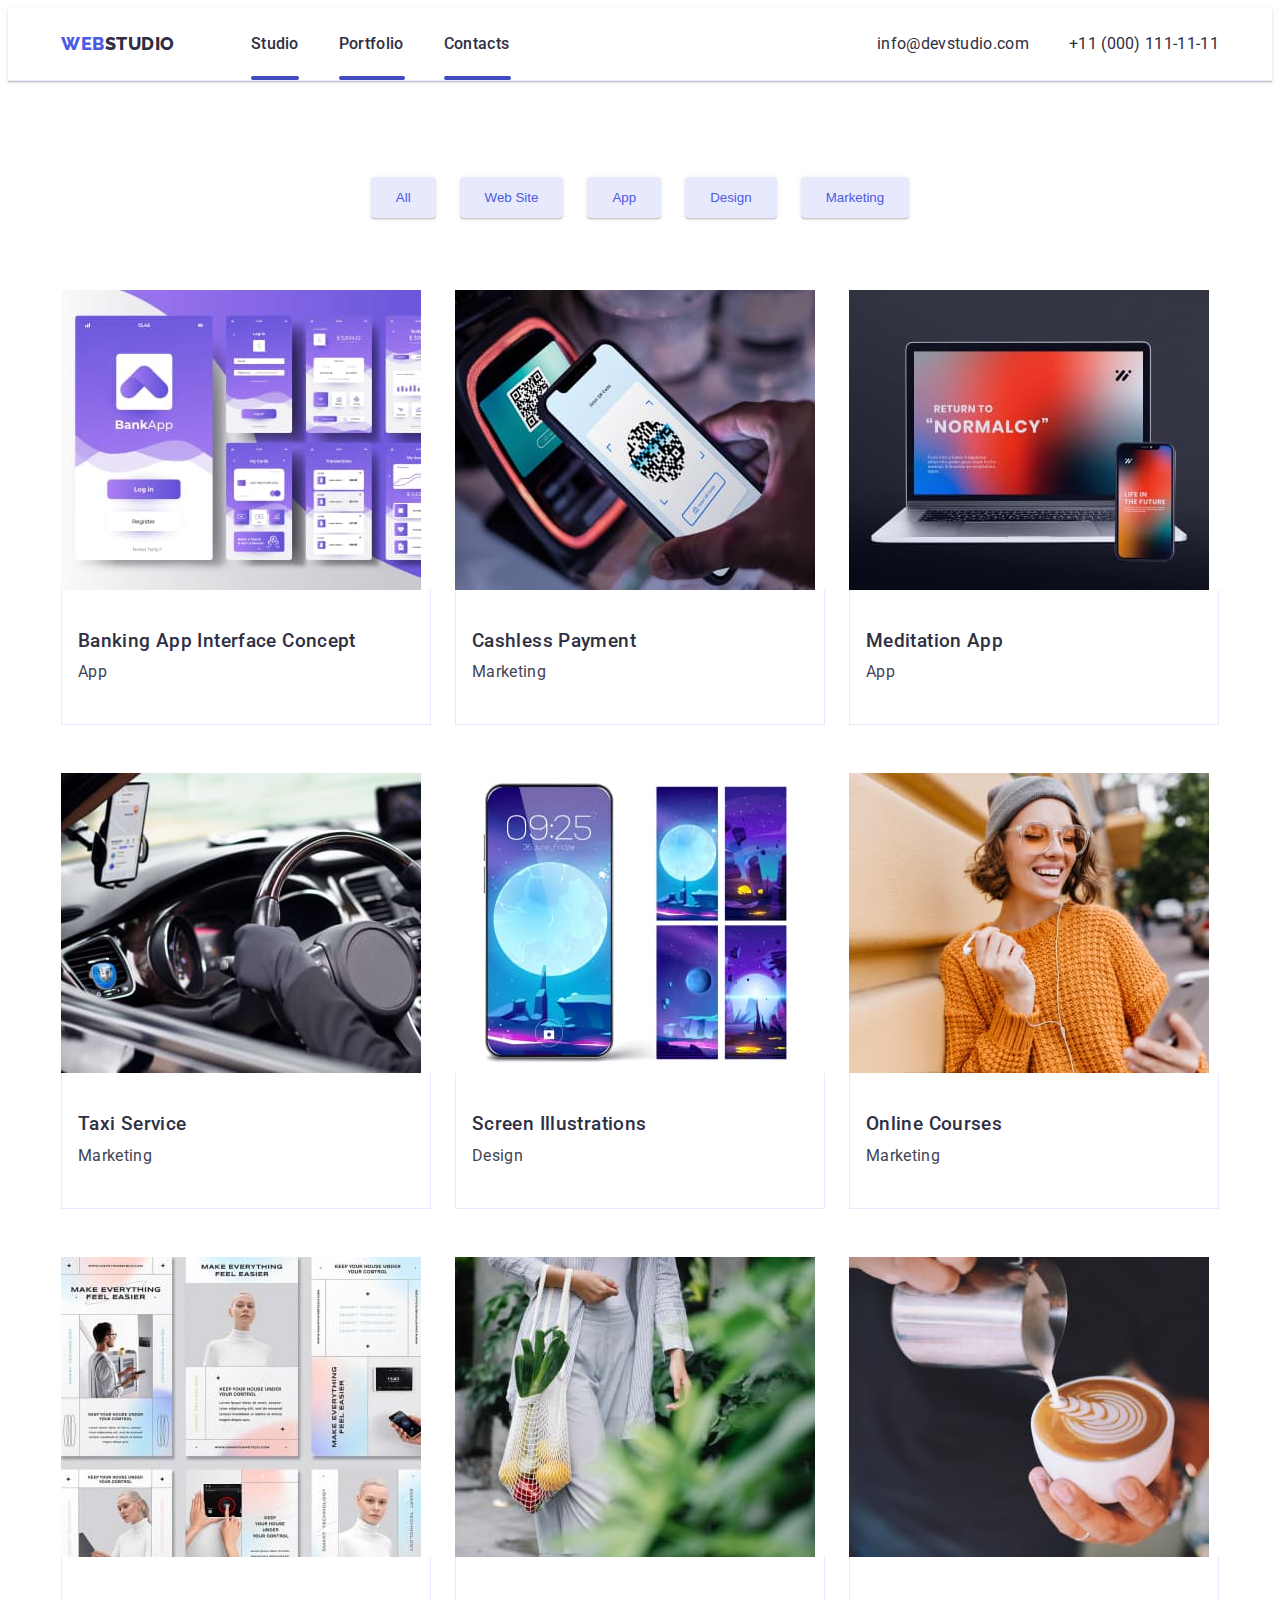
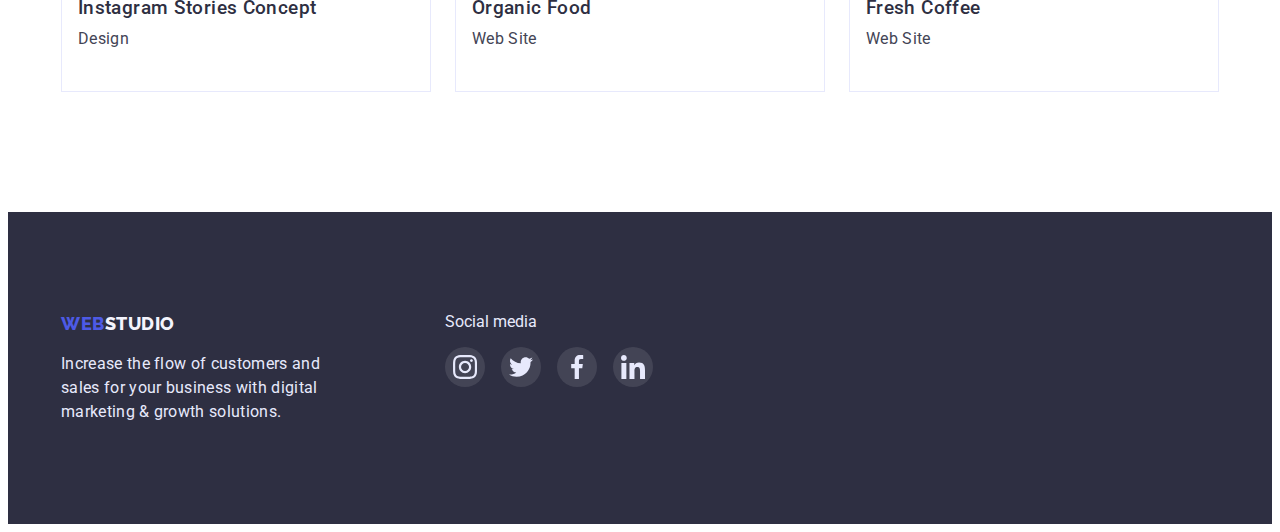
==== portfolio.html @ 5b99f5ac "Initial commit" ====
<!DOCTYPE html>
<html lang="en">
  <head>
    <meta charset="UTF-8" />
    <meta http-equiv="X-UA-Compatible" content="IE=edge" />
    <meta name="viewport" content="width=device-width, initial-scale=1.0" />
    <title>Portfolio</title>

    <link rel="preconnect" href="https://fonts.googleapis.com" />
    <link rel="preconnect" href="https://fonts.gstatic.com" crossorigin />
    <link
      href="https://fonts.googleapis.com/css2?family=Raleway:wght@800&family=Roboto:wght@400;500;700;900&display=swap"
      rel="stylesheet"
    />

    <link
      rel="stylesheet"
      href="https://cdnjs.cloudflare.com/ajax/libs/modern-normalize/1.1.0/modern-normalize.min.css"
      integrity="sha512-wpPYUAdjBVSE4KJnH1VR1HeZfpl1ub8YT/NKx4PuQ5NmX2tKuGu6U/JRp5y+Y8XG2tV+wKQpNHVUX03MfMFn9Q=="
      crossorigin="anonymous"
      referrerpolicy="no-referrer"
    />

    <link rel="stylesheet" href="./css/styles.css" />
  </head>
  <body>
    <!-- Шапка -->

    <header class="header">
      <div class="container">
<div class="container-header">
        <nav class="nav">
          <a class="logo-black" href="./index.html">Web<span>Studio</span></a>
          <ul class="nav-header">
            <li class="item studio-before"><a class="nav-link" href="./index.html">Studio</a></li>
            <li class="item portfolio-before">
              <a class="nav-link" href="./portfolio.html">Portfolio</a>
            </li>
            <li class="item contacts-before"><a class="nav-link" href="#">Contacts</a></li>
          </ul>
        </nav>

        <address class="adress-container">
          <ul class="adress-link-header">
            <li class="item">
              <a class="adress-link" href="mailto:info@devstudio.com"
                >info@devstudio.com</a
              >
            </li>
            <li class="item">
              <a class="adress-link" href="tel:+110001111111"
                >+11 (000) 111-11-11</a
              >
            </li>
          </ul>
        </address>
      </div>
    </header>

    <main>
      <!-- Верхний блок с кнопками -->

      <section class="portfolio-menu">
        <div class="container">
          <h1 style="display: none">Portfolio</h1>
  <ul class="head-flex">
          <li>
            <button class="head-button" type="button">All</button>
          </li>
          <li>
            <button class="head-button" type="button">Web Site</button>
          </li>
          <li>
            <button class="head-button" type="button">App</button>
          </li>
          <li>
            <button class="head-button" type="button">Design</button>
          </li>
          <li>
            <button class="head-button" type="button">Marketing</button>
          </li>
        </ul>

        <!-- Блок с фотографиями -->

        <ul class="gallery">
          <li>
            <a class="gallery-cards" href="#">
              <img
                src="./images/portfolio/portfolio1.jpg"
                alt="Banking App"
                width="360"
              />
              <div class="gallery-photo">
                <h3 class="project-title">Banking App Interface Concept</h3>
                <p class="project-text">App</p>
              </div>
            </a>
          </li>

          <li>
            <a  class="gallery-cards" href="#">
              <img
                src="./images/portfolio/portfolio2.jpg"
                alt="Payment"
                width="360"
              />
              <div class="gallery-photo">
                <h3 class="project-title">Cashless Payment</h3>
                <p class="project-text">Marketing</p>
              </div>
            </a>
          </li>

          <li>
            <a  class="gallery-cards" href="#">
              <img
                src="./images/portfolio/portfolio3.jpg"
                alt="Meditation"
                width="360"
              />
              <div class="gallery-photo">
                <h3 class="project-title">Meditation App</h3>
                <p class="project-text">App</p>
              </div>
            </a>
          </li>

          <li>
            <a  class="gallery-cards" href="#">
              <img
                src="./images/portfolio/portfolio4.jpg"
                alt="Service"
                width="360"
              />
              <div class="gallery-photo">
                <h3 class="project-title">Taxi Service</h3>
                <p class="project-text">Marketing</p>
              </div>
            </a>
          </li>

          <li>
            <a  class="gallery-cards" href="#">
              <img
                src="./images/portfolio/portfolio5.jpg"
                alt="Screen"
                width="360"
              />
              <div class="gallery-photo">
                <h3 class="project-title">Screen Illustrations</h3>
                <p class="project-text">Design</p>
              </div>
            </a>
          </li>

          <li>
            <a  class="gallery-cards" href="#">
              <img
                src="./images/portfolio/portfolio6.jpg"
                alt="Online Courses"
                width="360"
              />
              <div class="gallery-photo">
                <h3 class="project-title">Online Courses</h3>
                <p class="project-text">Marketing</p>
              </div>
            </a>
          </li>

          <li>
            <a  class="gallery-cards" href="#">
              <img
                src="./images/portfolio/portfolio7.jpg"
                alt="Stories Concept"
                width="360"
              />
              <div class="gallery-photo">
                <h3 class="project-title">Instagram Stories Concept</h3>
                <p class="project-text">Design</p>
              </div>
            </a>
          </li>

          <li>
            <a  class="gallery-cards" href="#">
              <img
                src="./images/portfolio/portfolio8.jpg"
                alt="Organic Food"
                width="360"
              />
              <div class="gallery-photo">
                <h3 class="project-title">Organic Food</h3>
                <p class="project-text">Web Site</p>
              </div>
            </a>
          </li>

          <li>
            <a  class="gallery-cards" href="#">
              <img
                src="./images/portfolio/portfolio9.jpg"
                alt="Coffee"
                width="360"
              />
              <div class="gallery-photo">
                <h3 class="project-title">Fresh Coffee</h3>
                <p class="project-text">Web Site</p>
              </div>
            </a>
          </li>
        </ul>
        </div>
      
      </section>
    </main>

    <!-- Footer -->
        <footer class="footer">
      <div class="container footer">
        <div>
          <a class="logo-white" href="./index.html">Web<span>Studio</span></a>
        <p class="footer-text">
          Increase the flow of customers and sales for your business with
          digital marketing & growth solutions.
        </p>
        </div>
        <div>
        <p>Social media</p>
        <ul class="footer-social">
          <li class="socials-item">
                  <a class="footer-link-svg" href="#">
                    <svg class="footer-icon">
                      <use href="./images/svg/icons.svg#icon-instagram"></use>
                    </svg>
                  </a>
                </li>

                <li class="socials-item">
                  <a class="footer-link-svg" href="#">
                    <svg class="footer-icon">
                      <use href="./images/svg/icons.svg#icon-twitter"></use>
                    </svg>
                  </a>
                </li>

                <li class="socials-item">
                  <a class="footer-link-svg" href="#">
                    <svg class="footer-icon">
                      <use href="./images/svg/icons.svg#icon-facebook"></use>
                    </svg>
                  </a>
                </li>

                <li class="socials-item">
                  <a class="footer-link-svg" href="#">
                    <svg class="footer-icon">
                      <use href="./images/svg/icons.svg#icon-linkedin"></use>
                    </svg>
                  </a>
                </li>
        </ul>
      </div>
      </div>
      
    </footer>
      </div>
      
  </body>
</html>
---- css/styles.css ----
:root {
  --color-brand: #4d5ae5;
  --color-primary: #fff;
  --color-secondary: #2e2f42;
  --color-button: #e7e9fc;
  --color-title-h2: #2e2f42;
  --color-future-text: #434455;
  --color-future-title: #2e2f42;
}

body {
  font-family: "roboto", "tahoma", "verdana", sans-serif;
  color: var(--color-secondary);
  background-color: var(--color-primary);
  font-size: 16px;
}

h1,
h2,
h3,
h4,
h5,
h6,
p,
ul {
  margin: 0;
}

ul {
  list-style: none;
  padding: 0;
}

img {
  display: block;
  object-fit: cover;
}

a {
  text-decoration: none;
}

/* Логотип */
.logo-black {
  font-family: "Raleway";
  font-weight: 800;
  font-size: 18px;
  line-height: 1.33;
  letter-spacing: 0.03em;
  text-transform: uppercase;
  color: var(--color-brand);
}

.studio-before::after {
  display: block;
  content: "";
  width: 48px;
  height: 4px;
  background-color: #404bbf;
  border-radius: 2px;

  position: absolute;
  bottom: -24px;
}

.portfolio-before::after {
  display: block;
  content: "";
  width: 66px;
  height: 4px;
  background-color: #404bbf;
  border-radius: 2px;

  position: absolute;
  bottom: -24px;
}

.contacts-before::after {
  display: block;
  content: "";
  width: 67px;
  height: 4px;
  background-color: #404bbf;
  border-radius: 2px;

  position: absolute;
  bottom: -24px;
}

.item.studio-before,
.portfolio-before,
.contacts-before {
  position: relative;
}

.logo-white {
  font-family: "Raleway";
  font-weight: 800;
  font-size: 18px;
  line-height: 1.33;
  letter-spacing: 0.03em;
  text-transform: uppercase;
  color: var(--color-brand);
  margin-bottom: 16px;
  display: block;
}

.logo-black span {
  color: var(--color-secondary);
}

.logo-white span {
  color: #f4f4fd;
}

/* header */

.nav {
  display: flex;
}

.adress-link-header {
  display: flex;
  margin-left: auto;
  padding: 0;
}

.adress-link-header .item + .item {
  margin-left: 40px;
}

.adress-link-header .item {
  margin-left: auto;
}

.adress-container {
  margin-left: auto;
}

.container-header {
  display: flex;
  align-items: center;
}

.nav-link {
  color: var(--color-secondary);
  font-weight: 500;
  line-height: 1.5;
  letter-spacing: 0.02em;
  padding-top: 24px;
  padding-bottom: 24px;
}

.nav-header {
  display: flex;
  margin-left: 76px;
  gap: 40px;

  padding: 0px;
}

.adress-link {
  color: var(--color-secondary);
  font-style: normal;
  line-height: 1.5;
  letter-spacing: 0.02em;
}

.nav-link:hover {
  color: var(--color-brand);
}
.nav-link:focus {
  color: var(--color-secondary);
}

.adress-link:hover {
  color: var(--color-brand);
}

/* Header home */
.hero {
  background-image: linear-gradient(
      rgba(46, 47, 66, 0.7),
      rgba(46, 47, 66, 0.7)
    ),
    url(../images/people-office.jpg);
  background-repeat: no-repeat;
  background-position: center;
  background-size: cover;

  padding-top: 188px;
  padding-bottom: 188px;
  text-align: center;

  max-width: 1440px;
  margin: 0 auto;
}

.hero-title {
  font-size: 56px;
  line-height: 1.07;
  text-align: center;
  letter-spacing: 0.02em;
  color: var(--color-primary);
  width: 500px;
  margin-left: auto;
  margin-right: auto;
}

/* Button */

.head-button-home {
  background-color: var(--color-brand);
  color: var(--color-primary);
  border-radius: 4px;

  margin-top: 48px;

  padding: 16px 32px;

  width: 169px;
  height: 56px;

  border: none;
  cursor: pointer;
}

.head-button-home:hover {
  background-color: #404bbf;
  
}

.head-button {
  background-color: var(--color-button);
  color: var(--color-brand);
  border: 1px solid var(--color-button);
  border-radius: 4px;
  padding: 12px 24px;
  box-shadow: 0px 1px 6px rgba(46 47 66 / 8%), 0px 1px 1px rgba(46 47 66 / 16%), 0px 2px 1px rgba(46 47 66 / 8%);
}

.head-flex {
  display: flex;
  gap: 24px;
  justify-content: center;
  margin-bottom: 72px;
}

.head-button:hover, .head-button:focus {
  background-color: var(--color-brand);
  color: var(--color-primary);
  box-shadow: 0px 3px 1px rgba(0, 0, 0, 0.1), 0px 2px 1px rgba(0, 0, 0, 0.08),
    0px 2px 2px rgba(0, 0, 0, 0.12);
  border-radius: 4px;
  cursor: pointer;
}

/* FUTURES */
.futures-info {
  display: flex;
  gap: 24px;
}

.futures {
  padding-top: 120px;
}

.futures-bg {
  width: 264px;
  height: 112px;
  background-color: #f4f4fd;
  border-radius: 4px;
  fill: #2e2f42;

  display: flex;
  justify-content: center;
  align-items: center;
}

.futures-icon {
  width: 64px;
  height: 64px;
}

.futures-list {
  width: 264px;
  
}

.visually-hidden {
  display: none;
}

/* WORKS */
.works {
  padding-top: 120px;
  padding-bottom: 120px;
}

.works-photo {
  display: flex;
  justify-content: center;
  gap: 24px;
}

/* TEAM */
.our-team {
  background-color: #f4f4fd;
  padding-top: 120px;
  padding-bottom: 120px;
}
.team {
  display: flex;
  gap: 24px;
}

.footer-text {
  color: #e7e9fc;
  line-height: 1.5;
  letter-spacing: 0.02em;
  width: 264px;

  display: block;
  
}

.futures-title,
.project-title {
  font-weight: 500;
  line-height: 1.2;
  letter-spacing: 0.02em;
  color: var(--color-future-title);

  margin-top: 8px;
}


.futures-info .futures-text {
  width: 264px;
}

.futures-text,
.project-text {
  line-height: 1.5;
  letter-spacing: 0.02em;
  color: var(--color-future-text);
  margin-top: 8px;
  margin-bottom: 8px;
}

.section-title {
  font-size: 36px;
  line-height: 1.11;
  text-align: center;
  letter-spacing: 0.02em;
  text-transform: capitalize;
  color: var(--color-title-h2);
  margin-bottom: 72px;
}

/* FOOTER */
.footer {
  background-color: var(--color-secondary);
  color: var(--color-button);
  padding-top: 100px;
  padding-bottom: 100px;
}

/* TEAM */
.team-cards {
  background-color: var(--color-primary);
  box-shadow: #2e2f42;
  box-shadow: 0px 1px 6px rgba(46, 47, 66, 0.08),
    0px 1px 1px rgba(46, 47, 66, 0.16), 0px 2px 1px rgba(46, 47, 66, 0.08);
  border-radius: 0px 0px 4px 4px;
}

.team-name {
  text-align: center;
  padding: 32px 0;
  
}

/* GALLERY */
.gallery {
  display: flex;
  flex-wrap: wrap;
  gap: 48px 24px;
}

.gallery-photo {
  padding-top: 32px;
  padding-bottom: 32px;
  padding-left: 16px;

  border-left: 1px solid #e7e9fc;
  border-right: 1px solid #e7e9fc;
  border-bottom: 1px solid #e7e9fc;
}

.gallery-cards:hover {
  display: block;
box-shadow: 0px 1px 6px rgba(46 47 66 / 8%), 0px 1px 1px rgba(46 47 66 / 16%), 0px 2px 1px rgba(46 47 66 / 8%);
}


.gallery li {
  flex-basis: calc((100% - 48px) / 3);
}

.header {
  border-bottom: 1px solid #e7e9fc;
  padding: 24px 0;
  box-shadow: 0px 1px 6px rgba(46 47 66 / 8%), 0px 1px 1px rgba(46 47 66 / 16%), 0px 2px 1px rgba(46 47 66 / 8%);
}

.container {
  width: 1158px;
  margin-left: auto;
  margin-right: auto;
  padding: 0 15px;
}

.portfolio-menu {
  padding-top: 96px;
  padding-bottom: 120px;
}

/* Socials */
.socials-list {
  display: flex;
  justify-content: center;
  gap: 24px;
  
}

.socials-item {
  width: 40px;
  height: 40px;
}

.socials-link {
  display: flex;
  align-items: center;
  justify-content: center;
  width: 100%;
  height: 100%;
  fill: var(--color-button);
  background-color: #4d5ae5;
  border-radius: 50%;
}

.socials-link:hover:focus {
  fill: var(--color-button);
  background-color: #404bbf;
}


.socials-icon {
  width: 16px;
  height: 16px;
}

/* Customers */
.customers-logo {
  display: flex;
  justify-content: center;
  gap: 24px;
  
}

.customers-icon {
  width: 104px;
  height: 56px;
  
}

.customers-item {
  width: 168px;

}

.customers-link {
  display: flex;
  align-items: center;
  justify-content: center;
  border: 1px solid #8e8f99;
  border-radius: 4px;

  height: 88px;
  border-color: #8e8f99;
  fill: #8e8f99;
}

.customers-link:hover, .customers-link:focus {
  fill: #404bbf;
}

.customers-link:hover, .customers-link:focus {
  border-color: #404bbf;
  cursor: pointer;
}

.customers {
  padding-top: 120px;
  padding-bottom: 120px;
}

/* Footer */
.footer-icon {
  width: 24px;
  height: 24px;
}

.footer-link-svg {
  display: flex;
  align-items: center;
  justify-content: center;
  width: 100%;
  height: 100%;
  fill: var(--color-button);
  background-color: rgba(255, 255, 255, 0.1);
  border-radius: 50%;
}

.footer-link-svg:hover, .footer-link-svg:focus {
  fill: var(--color-button);
  background-color: #31d0aa;
}

.footer-social {
  display: flex;
  gap: 16px;
  margin-top: 16px;
}

.container.footer {
  display: flex;
  gap: 120px;
}
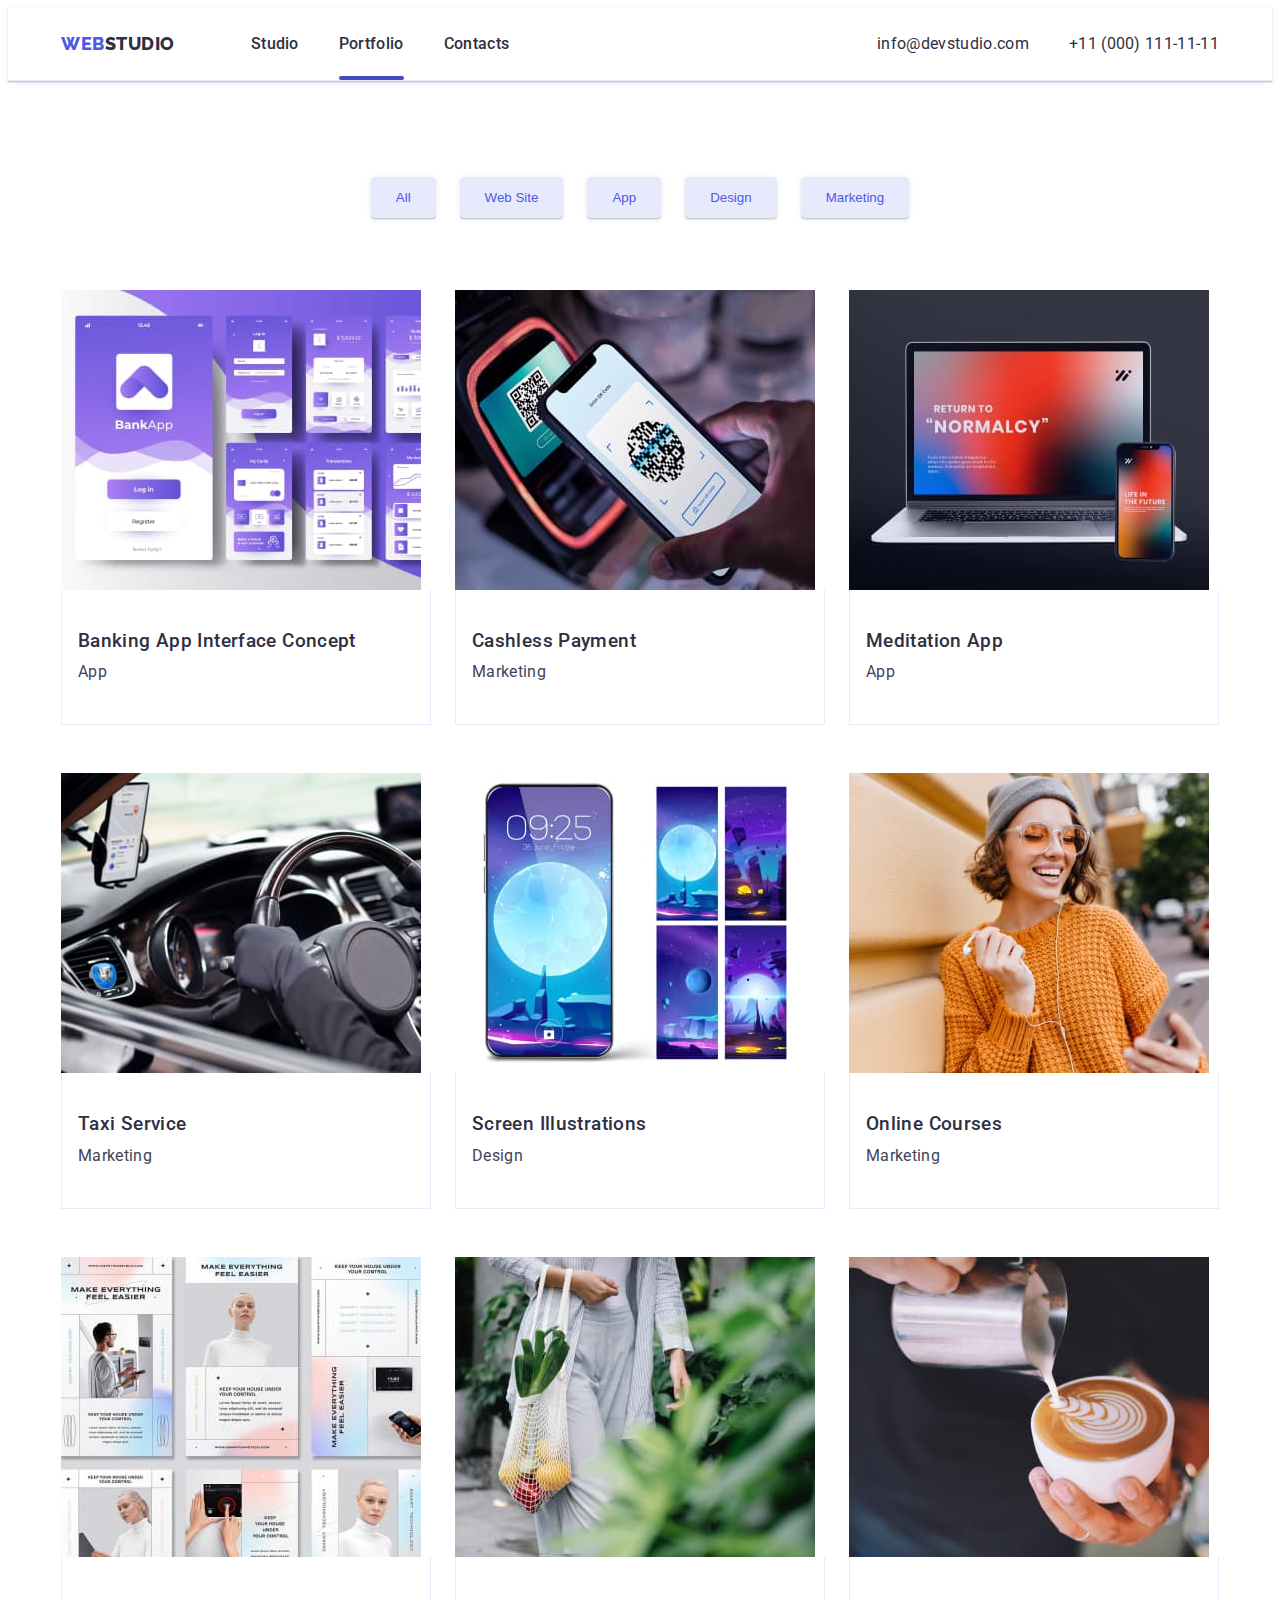
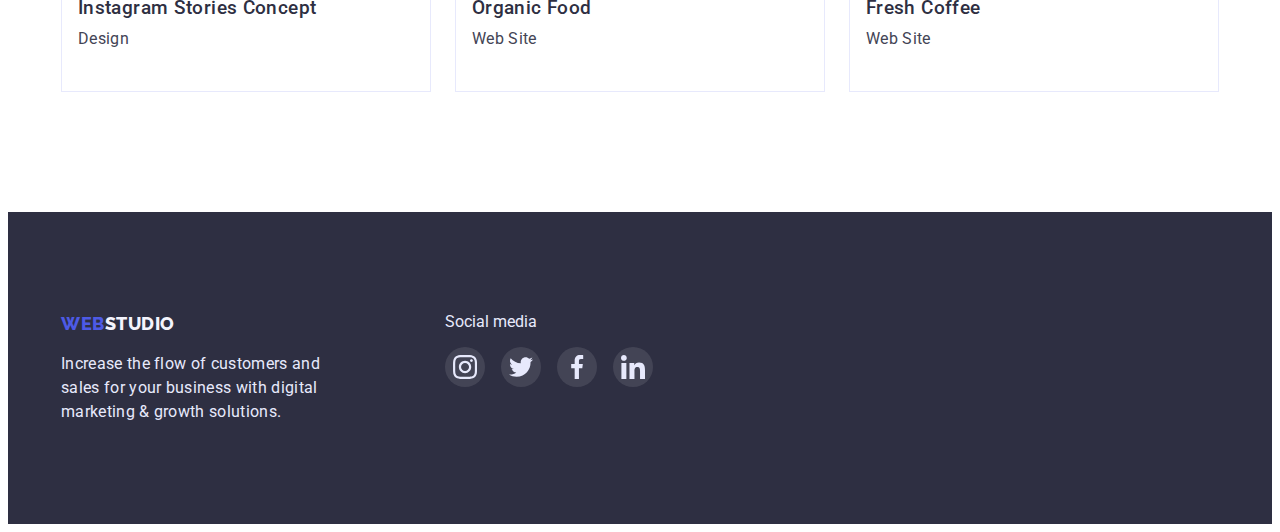
==== commit a35a0ef5: "home work 5" ====
--- a/portfolio.html
+++ b/portfolio.html
@@ -33,7 +33,7 @@
           <a class="logo-black" href="./index.html">Web<span>Studio</span></a>
           <ul class="nav-header">
             <li class="item studio-before"><a class="nav-link" href="./index.html">Studio</a></li>
-            <li class="item portfolio-before">
+            <li class="item portfolio-before active">
               <a class="nav-link" href="./portfolio.html">Portfolio</a>
             </li>
             <li class="item contacts-before"><a class="nav-link" href="#">Contacts</a></li>
@@ -86,11 +86,16 @@
         <ul class="gallery">
           <li>
             <a class="gallery-cards" href="#">
-              <img
+              <div class="team-list-img-wrapper">
+                <img
                 src="./images/portfolio/portfolio1.jpg"
                 alt="Banking App"
                 width="360"
               />
+               <p class="overlay">
+                14 Stylish and User-Friendly App Design Concepts · Task Manager App · Calorie Tracker App · Exotic Fruit Ecommerce App · Cloud Storage App
+              </p>
+              </div>
               <div class="gallery-photo">
                 <h3 class="project-title">Banking App Interface Concept</h3>
                 <p class="project-text">App</p>
@@ -99,12 +104,17 @@
           </li>
 
           <li>
-            <a  class="gallery-cards" href="#">
-              <img
+            <a class="gallery-cards" href="#">
+              <div class="team-list-img-wrapper">
+                <img
                 src="./images/portfolio/portfolio2.jpg"
                 alt="Payment"
                 width="360"
               />
+              <p class="overlay">
+                14 Stylish and User-Friendly App Design Concepts · Task Manager App · Calorie Tracker App · Exotic Fruit Ecommerce App · Cloud Storage App
+              </p>
+              </div>
               <div class="gallery-photo">
                 <h3 class="project-title">Cashless Payment</h3>
                 <p class="project-text">Marketing</p>
@@ -113,12 +123,17 @@
           </li>
 
           <li>
-            <a  class="gallery-cards" href="#">
-              <img
+            <a class="gallery-cards" href="#">
+              <div class="team-list-img-wrapper">
+                <img
                 src="./images/portfolio/portfolio3.jpg"
                 alt="Meditation"
                 width="360"
               />
+               <p class="overlay">
+                14 Stylish and User-Friendly App Design Concepts · Task Manager App · Calorie Tracker App · Exotic Fruit Ecommerce App · Cloud Storage App
+              </p>
+              </div>
               <div class="gallery-photo">
                 <h3 class="project-title">Meditation App</h3>
                 <p class="project-text">App</p>
@@ -127,12 +142,17 @@
           </li>
 
           <li>
-            <a  class="gallery-cards" href="#">
-              <img
+            <a class="gallery-cards" href="#">
+              <div class="team-list-img-wrapper">
+                 <img
                 src="./images/portfolio/portfolio4.jpg"
                 alt="Service"
                 width="360"
               />
+               <p class="overlay">
+                14 Stylish and User-Friendly App Design Concepts · Task Manager App · Calorie Tracker App · Exotic Fruit Ecommerce App · Cloud Storage App
+              </p>
+              </div>
               <div class="gallery-photo">
                 <h3 class="project-title">Taxi Service</h3>
                 <p class="project-text">Marketing</p>
@@ -141,12 +161,17 @@
           </li>
 
           <li>
-            <a  class="gallery-cards" href="#">
-              <img
+            <a class="gallery-cards" href="#">
+              <div class="team-list-img-wrapper">
+                <img
                 src="./images/portfolio/portfolio5.jpg"
                 alt="Screen"
                 width="360"
               />
+               <p class="overlay">
+                14 Stylish and User-Friendly App Design Concepts · Task Manager App · Calorie Tracker App · Exotic Fruit Ecommerce App · Cloud Storage App
+              </p>
+              </div>
               <div class="gallery-photo">
                 <h3 class="project-title">Screen Illustrations</h3>
                 <p class="project-text">Design</p>
@@ -155,12 +180,17 @@
           </li>
 
           <li>
-            <a  class="gallery-cards" href="#">
-              <img
+            <a class="gallery-cards" href="#">
+              <div class="team-list-img-wrapper">
+                <img
                 src="./images/portfolio/portfolio6.jpg"
                 alt="Online Courses"
                 width="360"
               />
+               <p class="overlay">
+                14 Stylish and User-Friendly App Design Concepts · Task Manager App · Calorie Tracker App · Exotic Fruit Ecommerce App · Cloud Storage App
+              </p>
+              </div>
               <div class="gallery-photo">
                 <h3 class="project-title">Online Courses</h3>
                 <p class="project-text">Marketing</p>
@@ -169,12 +199,17 @@
           </li>
 
           <li>
-            <a  class="gallery-cards" href="#">
-              <img
+            <a class="gallery-cards" href="#">
+              <div class="team-list-img-wrapper">
+                <img
                 src="./images/portfolio/portfolio7.jpg"
                 alt="Stories Concept"
                 width="360"
               />
+               <p class="overlay">
+                14 Stylish and User-Friendly App Design Concepts · Task Manager App · Calorie Tracker App · Exotic Fruit Ecommerce App · Cloud Storage App
+              </p>
+              </div>
               <div class="gallery-photo">
                 <h3 class="project-title">Instagram Stories Concept</h3>
                 <p class="project-text">Design</p>
@@ -183,12 +218,17 @@
           </li>
 
           <li>
-            <a  class="gallery-cards" href="#">
-              <img
+            <a class="gallery-cards" href="#">
+              <div class="team-list-img-wrapper">
+                <img
                 src="./images/portfolio/portfolio8.jpg"
                 alt="Organic Food"
                 width="360"
               />
+               <p class="overlay">
+                14 Stylish and User-Friendly App Design Concepts · Task Manager App · Calorie Tracker App · Exotic Fruit Ecommerce App · Cloud Storage App
+              </p>
+              </div>
               <div class="gallery-photo">
                 <h3 class="project-title">Organic Food</h3>
                 <p class="project-text">Web Site</p>
@@ -197,12 +237,17 @@
           </li>
 
           <li>
-            <a  class="gallery-cards" href="#">
-              <img
+            <a class="gallery-cards" href="#">
+              <div class="team-list-img-wrapper">
+                <img
                 src="./images/portfolio/portfolio9.jpg"
                 alt="Coffee"
                 width="360"
               />
+               <p class="overlay">
+                14 Stylish and User-Friendly App Design Concepts · Task Manager App · Calorie Tracker App · Exotic Fruit Ecommerce App · Cloud Storage App
+              </p>
+              </div>
               <div class="gallery-photo">
                 <h3 class="project-title">Fresh Coffee</h3>
                 <p class="project-text">Web Site</p>
--- a/css/styles.css
+++ b/css/styles.css
@@ -51,34 +51,12 @@
   color: var(--color-brand);
 }
 
-.studio-before::after {
+.studio-before.active::after,
+.portfolio-before.active::after,
+.contacts-before.active::after {
   display: block;
   content: "";
-  width: 48px;
-  height: 4px;
-  background-color: #404bbf;
-  border-radius: 2px;
-
-  position: absolute;
-  bottom: -24px;
-}
-
-.portfolio-before::after {
-  display: block;
-  content: "";
-  width: 66px;
-  height: 4px;
-  background-color: #404bbf;
-  border-radius: 2px;
-
-  position: absolute;
-  bottom: -24px;
-}
-
-.contacts-before::after {
-  display: block;
-  content: "";
-  width: 67px;
+  width: 100%;
   height: 4px;
   background-color: #404bbf;
   border-radius: 2px;
@@ -92,6 +70,12 @@
 .contacts-before {
   position: relative;
 }
+
+/* .studio-before.active {
+  width: 100%;
+  height: 4px;
+  background-color: #404bbf;
+} */
 
 .logo-white {
   font-family: "Raleway";
@@ -227,7 +211,6 @@
 
 .head-button-home:hover {
   background-color: #404bbf;
-  
 }
 
 .head-button {
@@ -236,7 +219,8 @@
   border: 1px solid var(--color-button);
   border-radius: 4px;
   padding: 12px 24px;
-  box-shadow: 0px 1px 6px rgba(46 47 66 / 8%), 0px 1px 1px rgba(46 47 66 / 16%), 0px 2px 1px rgba(46 47 66 / 8%);
+  box-shadow: 0px 1px 6px rgba(46 47 66 / 8%), 0px 1px 1px rgba(46 47 66 / 16%),
+    0px 2px 1px rgba(46 47 66 / 8%);
 }
 
 .head-flex {
@@ -246,7 +230,8 @@
   margin-bottom: 72px;
 }
 
-.head-button:hover, .head-button:focus {
+.head-button:hover,
+.head-button:focus {
   background-color: var(--color-brand);
   color: var(--color-primary);
   box-shadow: 0px 3px 1px rgba(0, 0, 0, 0.1), 0px 2px 1px rgba(0, 0, 0, 0.08),
@@ -284,7 +269,6 @@
 
 .futures-list {
   width: 264px;
-  
 }
 
 .visually-hidden {
@@ -321,7 +305,6 @@
   width: 264px;
 
   display: block;
-  
 }
 
 .futures-title,
@@ -333,7 +316,6 @@
 
   margin-top: 8px;
 }
-
 
 .futures-info .futures-text {
   width: 264px;
@@ -378,7 +360,6 @@
 .team-name {
   text-align: center;
   padding: 32px 0;
-  
 }
 
 /* GALLERY */
@@ -400,18 +381,51 @@
 
 .gallery-cards:hover {
   display: block;
-box-shadow: 0px 1px 6px rgba(46 47 66 / 8%), 0px 1px 1px rgba(46 47 66 / 16%), 0px 2px 1px rgba(46 47 66 / 8%);
-}
-
+  box-shadow: 0px 1px 6px rgba(46 47 66 / 8%), 0px 1px 1px rgba(46 47 66 / 16%),
+    0px 2px 1px rgba(46 47 66 / 8%);
+}
 
 .gallery li {
   flex-basis: calc((100% - 48px) / 3);
+}
+
+.overlay {
+  position: absolute;
+  color: #f4f4fd;
+  background-color: #4d5ae5;
+  width: 100%;
+  height: 100%;
+  top: 0;
+  left: 0;
+
+  padding-top: 40px;
+  padding-bottom: 164px;
+  padding-left: 32px;
+  padding-right: 32px;
+
+  line-height: 1.5;
+
+  overflow: auto;
+
+  transform: translatey(100%);
+  transition: transform 250ms ease;
+}
+
+.team-list-img-wrapper {
+  position: relative;
+  overflow: hidden;
+}
+
+.team-list-img-wrapper:hover .overlay,
+.team-list-img-wrapper:focus .overlay {
+  transform: translate(0, 0);
 }
 
 .header {
   border-bottom: 1px solid #e7e9fc;
   padding: 24px 0;
-  box-shadow: 0px 1px 6px rgba(46 47 66 / 8%), 0px 1px 1px rgba(46 47 66 / 16%), 0px 2px 1px rgba(46 47 66 / 8%);
+  box-shadow: 0px 1px 6px rgba(46 47 66 / 8%), 0px 1px 1px rgba(46 47 66 / 16%),
+    0px 2px 1px rgba(46 47 66 / 8%);
 }
 
 .container {
@@ -431,7 +445,6 @@
   display: flex;
   justify-content: center;
   gap: 24px;
-  
 }
 
 .socials-item {
@@ -455,7 +468,6 @@
   background-color: #404bbf;
 }
 
-
 .socials-icon {
   width: 16px;
   height: 16px;
@@ -466,18 +478,15 @@
   display: flex;
   justify-content: center;
   gap: 24px;
-  
 }
 
 .customers-icon {
   width: 104px;
   height: 56px;
-  
 }
 
 .customers-item {
   width: 168px;
-
 }
 
 .customers-link {
@@ -492,11 +501,13 @@
   fill: #8e8f99;
 }
 
-.customers-link:hover, .customers-link:focus {
+.customers-link:hover,
+.customers-link:focus {
   fill: #404bbf;
 }
 
-.customers-link:hover, .customers-link:focus {
+.customers-link:hover,
+.customers-link:focus {
   border-color: #404bbf;
   cursor: pointer;
 }
@@ -523,7 +534,8 @@
   border-radius: 50%;
 }
 
-.footer-link-svg:hover, .footer-link-svg:focus {
+.footer-link-svg:hover,
+.footer-link-svg:focus {
   fill: var(--color-button);
   background-color: #31d0aa;
 }
@@ -538,3 +550,62 @@
   display: flex;
   gap: 120px;
 }
+
+/* Modal window */
+
+.backdrop {
+  position: fixed;
+  z-index: 100;
+  top: 0;
+  left: 0;
+  width: 100%;
+  height: 100%;
+  background-color: rgba(46, 47, 66, 0.4);
+  transition: opacity 500ms, visability 500ms;
+}
+
+.backdrop.is-hidden {
+  opacity: 0;
+  visibility: hidden;
+  pointer-events: none;
+}
+
+.modal {
+  position: absolute;
+  top: 50%;
+  left: 50%;
+  transform: translate(-50%, -50%);
+  width: 408px;
+  height: 576px;
+  background-color: #fcfcfc;
+  border-radius: 4px;
+  overflow: auto;
+}
+
+.modal-close-btn {
+  position: absolute;
+  top: 24px;
+  right: 24px;
+  display: flex;
+  justify-content: center;
+  align-items: center;
+  width: 24px;
+  height: 24px;
+  border-radius: 50%;
+  background-color: #e7e9fc;
+  border: 1px solid rgba(0, 0, 0, 0.1);
+  padding: 0;
+}
+
+.modal-close-btn:hover,
+.modal-close-btn:focus {
+  background-color: var(--color-brand);
+
+  transition: background-color 2500ms ease;
+}
+
+.modal-close-btn:hover,
+.modal-close-btn:focus {
+  fill: var(--color-button);
+  transition: background-color 2500ms ease;
+}
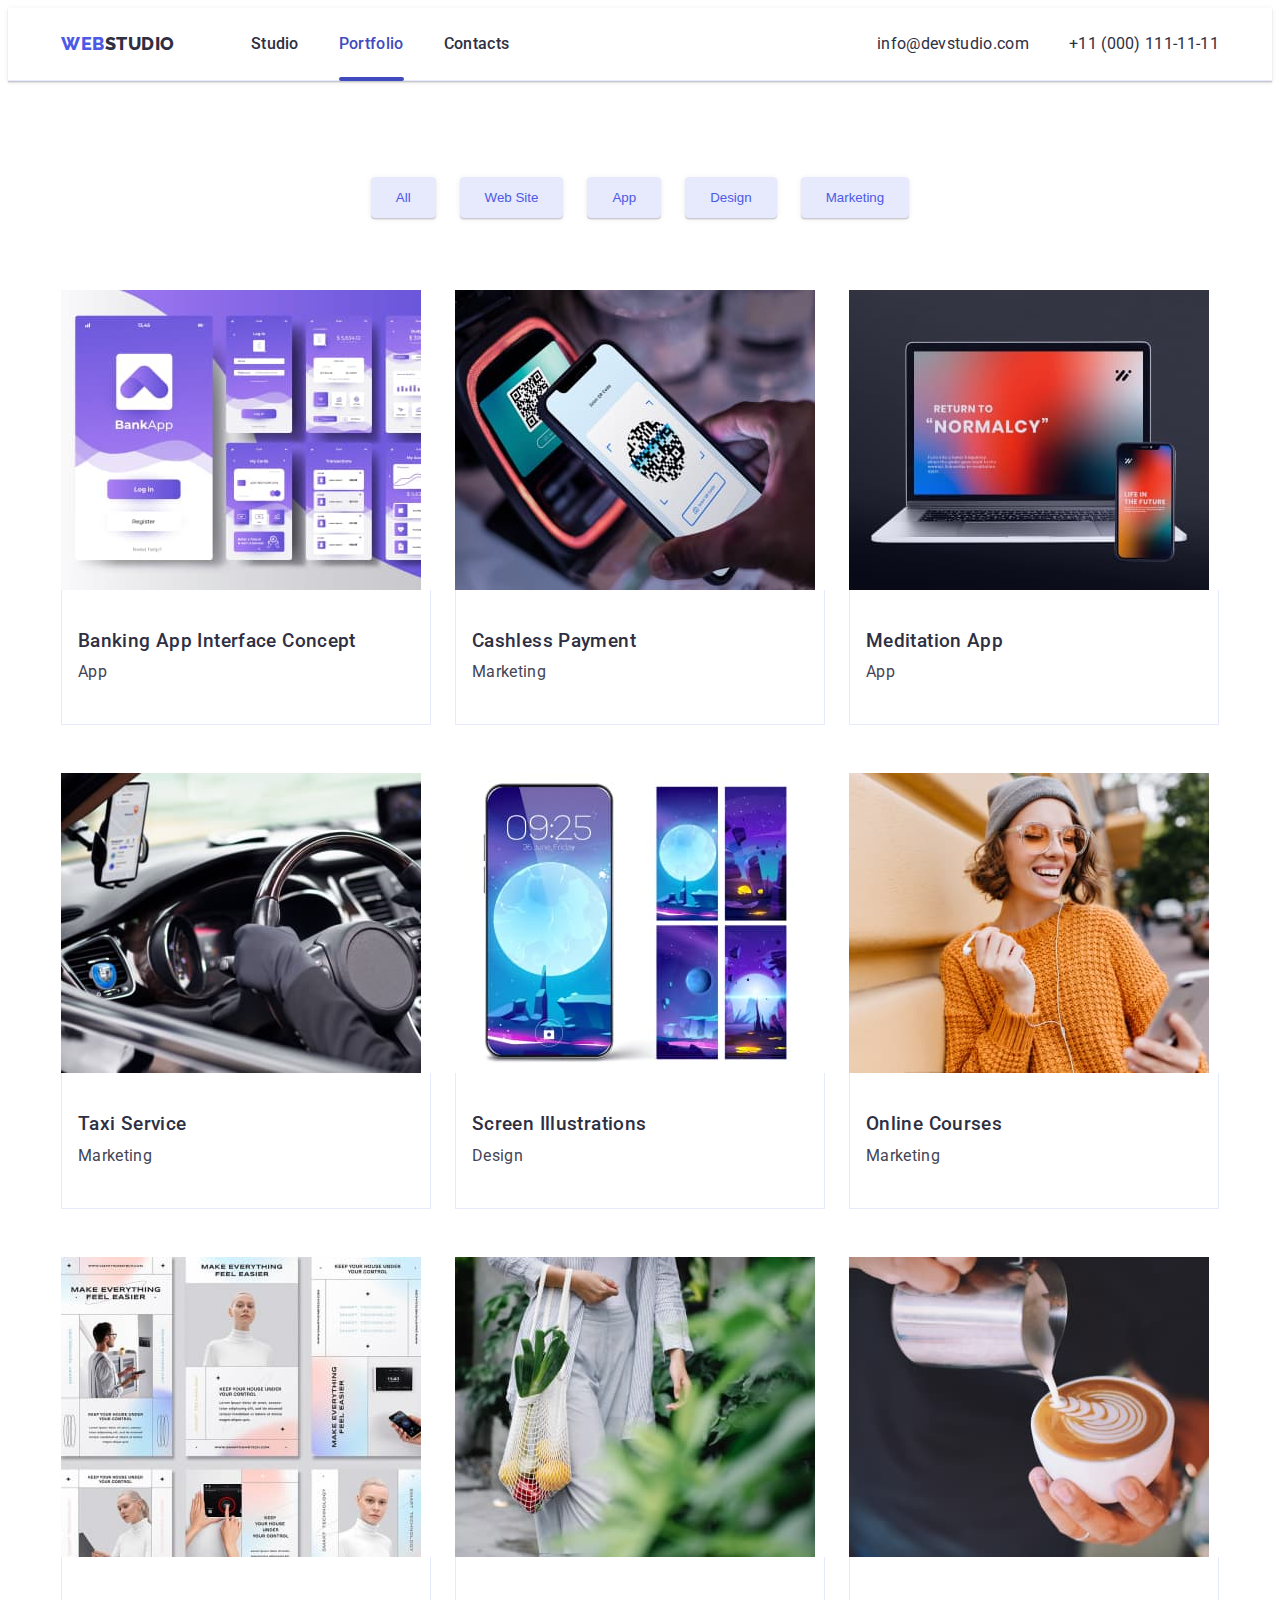
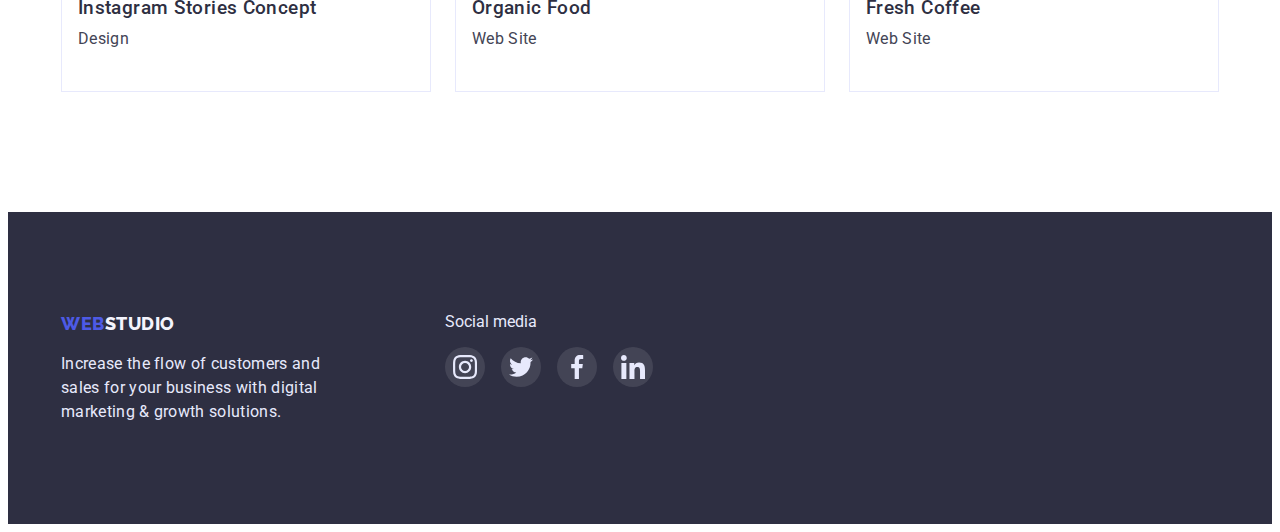
==== commit 33e26f57: "update html + css" ====
--- a/portfolio.html
+++ b/portfolio.html
@@ -34,7 +34,7 @@
           <ul class="nav-header">
             <li class="item studio-before"><a class="nav-link" href="./index.html">Studio</a></li>
             <li class="item portfolio-before active">
-              <a class="nav-link" href="./portfolio.html">Portfolio</a>
+              <a class="nav-link portfolio" href="./portfolio.html">Portfolio</a>
             </li>
             <li class="item contacts-before"><a class="nav-link" href="#">Contacts</a></li>
           </ul>
--- a/css/styles.css
+++ b/css/styles.css
@@ -62,7 +62,7 @@
   border-radius: 2px;
 
   position: absolute;
-  bottom: -24px;
+  bottom: -25px;
 }
 
 .item.studio-before,
@@ -133,6 +133,14 @@
   letter-spacing: 0.02em;
   padding-top: 24px;
   padding-bottom: 24px;
+  transition: background-color 250ms cubic-bezier(0.4, 0, 0.2, 1),
+    color 250ms ease;
+}
+
+.nav-link.studio,
+.nav-link.portfolio,
+.nav-link.contacts {
+  color: #404bbf;
 }
 
 .nav-header {
@@ -148,13 +156,15 @@
   font-style: normal;
   line-height: 1.5;
   letter-spacing: 0.02em;
+  transition: background-color 0.5s cubic-bezier(0.42, 0, 0.58, 1),
+    color 0.5s ease;
 }
 
 .nav-link:hover {
   color: var(--color-brand);
 }
 .nav-link:focus {
-  color: var(--color-secondary);
+  color: var(--color-brand);
 }
 
 .adress-link:hover {
@@ -207,6 +217,9 @@
 
   border: none;
   cursor: pointer;
+
+  transition: background-color 250ms cubic-bezier(0.4, 0, 0.2, 1),
+    color 250ms ease;
 }
 
 .head-button-home:hover {
@@ -221,6 +234,9 @@
   padding: 12px 24px;
   box-shadow: 0px 1px 6px rgba(46 47 66 / 8%), 0px 1px 1px rgba(46 47 66 / 16%),
     0px 2px 1px rgba(46 47 66 / 8%);
+
+  transition: background-color 250ms cubic-bezier(0.4, 0, 0.2, 1),
+    color 250ms ease;
 }
 
 .head-flex {
@@ -461,9 +477,12 @@
   fill: var(--color-button);
   background-color: #4d5ae5;
   border-radius: 50%;
-}
-
-.socials-link:hover:focus {
+
+  transition: background-color 250ms cubic-bezier(0.4, 0, 0.2, 1),
+    color 250ms ease;
+}
+
+.socials-link:hover {
   fill: var(--color-button);
   background-color: #404bbf;
 }
@@ -499,15 +518,13 @@
   height: 88px;
   border-color: #8e8f99;
   fill: #8e8f99;
+
+  transition: fill 250ms cubic-bezier(0.4, 0, 0.2, 1), border-color 250ms ease;
 }
 
 .customers-link:hover,
 .customers-link:focus {
   fill: #404bbf;
-}
-
-.customers-link:hover,
-.customers-link:focus {
   border-color: #404bbf;
   cursor: pointer;
 }
@@ -532,6 +549,9 @@
   fill: var(--color-button);
   background-color: rgba(255, 255, 255, 0.1);
   border-radius: 50%;
+
+  transition: background-color 250ms cubic-bezier(0.4, 0, 0.2, 1),
+    color 250ms ease;
 }
 
 .footer-link-svg:hover,
@@ -561,7 +581,8 @@
   width: 100%;
   height: 100%;
   background-color: rgba(46, 47, 66, 0.4);
-  transition: opacity 500ms, visability 500ms;
+  transition: background-color 250ms cubic-bezier(0.4, 0, 0.2, 1),
+    color 250ms ease;
 }
 
 .backdrop.is-hidden {
@@ -595,17 +616,19 @@
   background-color: #e7e9fc;
   border: 1px solid rgba(0, 0, 0, 0.1);
   padding: 0;
+
+  transition: background-color 250ms cubic-bezier(0.4, 0, 0.2, 1),
+    color 250ms ease;
 }
 
 .modal-close-btn:hover,
 .modal-close-btn:focus {
   background-color: var(--color-brand);
-
-  transition: background-color 2500ms ease;
 }
 
 .modal-close-btn:hover,
 .modal-close-btn:focus {
   fill: var(--color-button);
-  transition: background-color 2500ms ease;
-}
+  transition: background-color 250ms cubic-bezier(0.4, 0, 0.2, 1),
+    color 250ms ease;
+}
